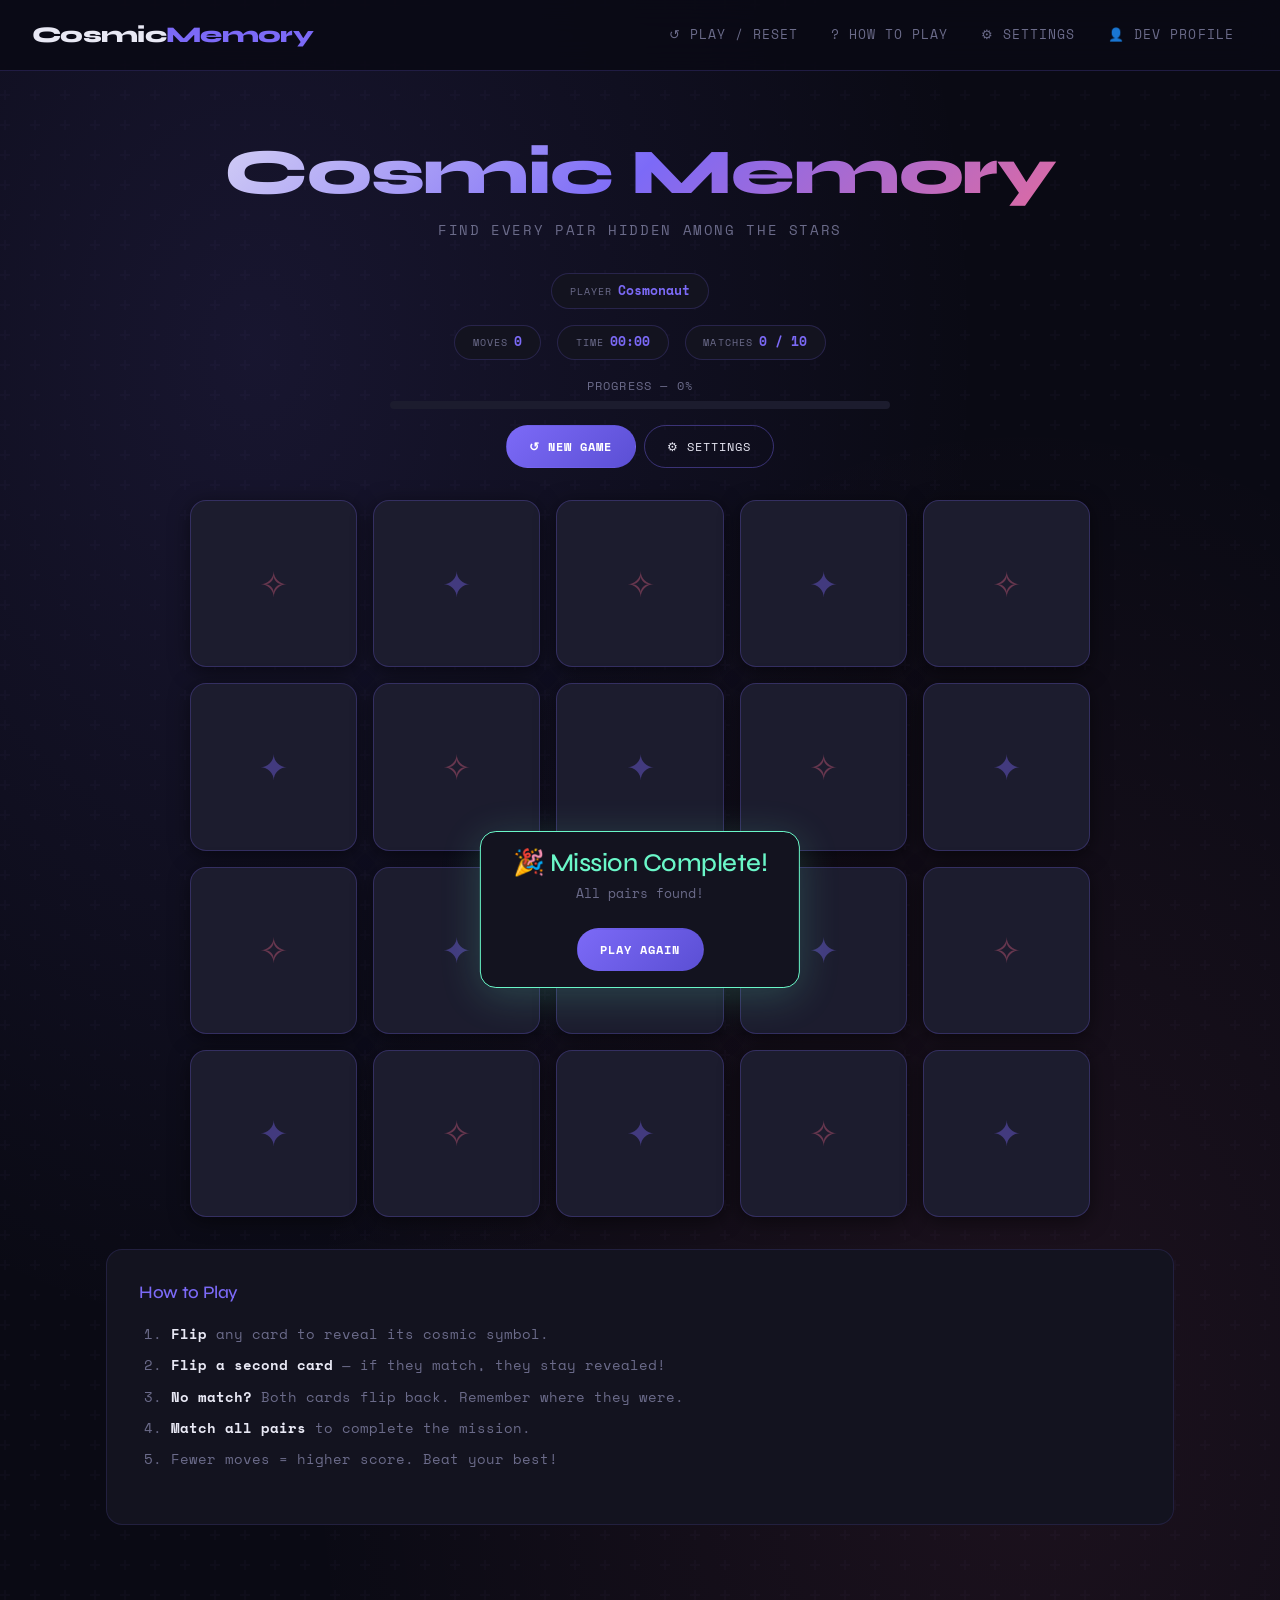
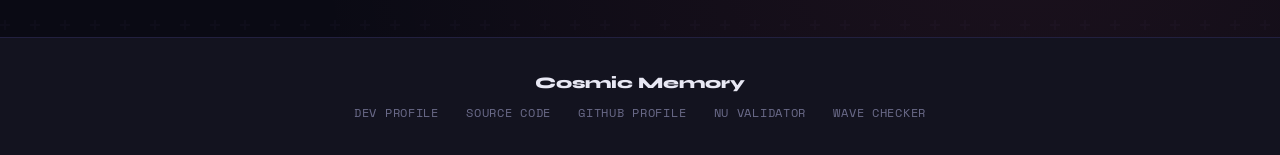
==== index.html @ fe3e12f2 "Add files via upload" ====
<!DOCTYPE html>
<html lang="en">
<head>
  <meta charset="UTF-8" />
  <meta name="viewport" content="width=device-width, initial-scale=1.0" />
  <title>Cosmic Memory — Card Flip Game</title>
  <meta name="description" content="A cosmic-themed card flip memory game. Match pairs to win!" />

  <!-- Bootstrap 5 CSS -->
  <link rel="stylesheet"
    href="https://cdn.jsdelivr.net/npm/bootstrap@5.3.3/dist/css/bootstrap.min.css"
    integrity="sha384-QWTKZyjpPEjISv5WaRU9OFeRpok6YctnYmDr5pNlyT2bRjXh0JMhjY6hW+ALEwIH"
    crossorigin="anonymous" />

  <!-- Custom CSS -->
  <link rel="stylesheet" href="styles/game.css" />
</head>

<body>
  <!-- ── aria-live region for screen readers ── -->
  <div id="live-announce" aria-live="polite" aria-atomic="true"></div>

  <!-- ══════════════════════════════════════
       NAVBAR (Bootstrap 5 Component #1)
  ══════════════════════════════════════ -->
  <header>
    <nav class="navbar navbar-expand-md" aria-label="Main navigation">
      <div class="container-fluid px-3">

        <a class="navbar-brand" href="#game-board">
          Cosmic<span>Memory</span>
        </a>

        <button class="navbar-toggler" type="button"
          data-bs-toggle="collapse"
          data-bs-target="#mainNav"
          aria-controls="mainNav"
          aria-expanded="false"
          aria-label="Toggle navigation">
          <span class="navbar-toggler-icon"></span>
        </button>

        <div class="collapse navbar-collapse" id="mainNav">
          <ul class="navbar-nav ms-auto align-items-md-center gap-1">
            <li class="nav-item">
              <button id="btn-reset" class="nav-link btn btn-link">
                ↺ Play / Reset
              </button>
            </li>
            <li class="nav-item">
              <!-- How to Play — triggers Modal via data-bs-toggle (no JS init needed) -->
              <button class="nav-link"
                data-bs-toggle="modal"
                data-bs-target="#howToPlayModal">
                ? How to Play
              </button>
            </li>
            <li class="nav-item">
              <!-- Settings — triggers Modal via data-bs-toggle -->
              <button class="nav-link"
                data-bs-toggle="modal"
                data-bs-target="#settingsModal">
                ⚙ Settings
              </button>
            </li>
            <li class="nav-item">
              <a class="nav-link" href="pages/profile.html">
                👤 Dev Profile
              </a>
            </li>
          </ul>
        </div>

      </div>
    </nav>
  </header>

  <!-- ══════════════════════════════════════
       MAIN CONTENT
  ══════════════════════════════════════ -->
  <main id="main-content">

    <!-- Hero -->
    <section class="game-hero" aria-labelledby="game-title">
      <h1 id="game-title">Cosmic Memory</h1>
      <p class="tagline">Find every pair hidden among the stars</p>
    </section>

    <!-- Player + High Score -->
    <div class="text-center mb-2">
      <span class="stat-chip d-inline-flex">
        <span class="label">Player</span>
        <span class="value" id="player-label">Cosmonaut</span>
      </span>
      &nbsp;
      <span class="high-score-badge" id="high-score-badge" style="display:none" aria-live="polite">
        ★ Best: — 
      </span>
    </div>

    <!-- Stats Bar -->
    <div class="stats-bar" role="status" aria-label="Game statistics">
      <div class="stat-chip">
        <span class="label">Moves</span>
        <span class="value" id="stat-moves">0</span>
      </div>
      <div class="stat-chip">
        <span class="label">Time</span>
        <span class="value" id="stat-timer">00:00</span>
      </div>
      <div class="stat-chip">
        <span class="label">Matches</span>
        <span class="value" id="stat-matches">0 / 10</span>
      </div>
    </div>

    <!-- Progress Bar (Bootstrap 5 Component #2) -->
    <section class="progress-section" aria-label="Match progress">
      <p class="progress-label">Progress — <span id="progress-pct">0%</span></p>
      <div class="progress" role="progressbar"
           aria-label="Pairs matched"
           aria-valuenow="0"
           aria-valuemin="0"
           aria-valuemax="100">
        <div class="progress-bar" id="progress-bar" style="width:0%"></div>
      </div>
    </section>

    <!-- Controls -->
    <div class="controls" role="group" aria-label="Game controls">
      <button id="btn-reset-main" class="btn-cosmic primary"
              aria-label="Start a new game">
        <span>↺ New Game</span>
      </button>
      <button class="btn-cosmic"
              data-bs-toggle="modal"
              data-bs-target="#settingsModal"
              aria-label="Open settings">
        <span>⚙ Settings</span>
      </button>
    </div>

    <!-- Game Board -->
    <section aria-label="Game board">
      <div id="game-board" role="grid" aria-label="Memory card grid">
        <!-- Cards are injected here by game.js -->
      </div>
    </section>

    <!-- Instructions -->
    <section class="instructions" aria-labelledby="instructions-heading">
      <h2 id="instructions-heading">How to Play</h2>
      <ol>
        <li><strong>Flip</strong> any card to reveal its cosmic symbol.</li>
        <li><strong>Flip a second card</strong> — if they match, they stay revealed!</li>
        <li><strong>No match?</strong> Both cards flip back. Remember where they were.</li>
        <li><strong>Match all pairs</strong> to complete the mission.</li>
        <li>Fewer moves = higher score. Beat your best!</li>
      </ol>
    </section>

  </main>

  <!-- ══════════════════════════════════════
       WIN TOAST
  ══════════════════════════════════════ -->
  <div id="win-toast" role="alert" aria-live="assertive" aria-atomic="true" aria-hidden="true">
    <h2>🎉 Mission Complete!</h2>
    <p id="win-msg">All pairs found!</p>
    <button class="btn-cosmic primary mt-2" onclick="document.getElementById('btn-reset').click()">
      <span>Play Again</span>
    </button>
  </div>

  <!-- ══════════════════════════════════════
       HOW TO PLAY MODAL (Bootstrap Component)
  ══════════════════════════════════════ -->
  <div class="modal fade" id="howToPlayModal" tabindex="-1"
       aria-labelledby="howToPlayLabel" aria-hidden="true">
    <div class="modal-dialog modal-dialog-centered">
      <div class="modal-content">
        <div class="modal-header">
          <h2 class="modal-title h5" id="howToPlayLabel">How to Play</h2>
          <button type="button" class="btn-close" data-bs-dismiss="modal" aria-label="Close"></button>
        </div>
        <div class="modal-body">
          <ol style="padding-left:1.2rem;color:var(--color-muted);font-size:0.88rem;line-height:2;">
            <li>Click any card to flip it over and see its symbol.</li>
            <li>Click a second card — if symbols match, both stay face-up.</li>
            <li>If they don't match, both flip back after a short delay.</li>
            <li>Remember card positions to make better guesses.</li>
            <li>Match all pairs to win! Fewer moves = better score.</li>
            <li><strong style="color:var(--color-text)">Tip:</strong> Use keyboard (Tab + Enter/Space) for full keyboard navigation.</li>
          </ol>
        </div>
        <div class="modal-footer">
          <button class="btn-cosmic primary" data-bs-dismiss="modal">
            <span>Let's Go!</span>
          </button>
        </div>
      </div>
    </div>
  </div>

  <!-- ══════════════════════════════════════
       SETTINGS MODAL (Bootstrap Component)
       Includes form with Constraint Validation
  ══════════════════════════════════════ -->
  <div class="modal fade" id="settingsModal" tabindex="-1"
       aria-labelledby="settingsLabel" aria-hidden="true">
    <div class="modal-dialog modal-dialog-centered">
      <div class="modal-content">
        <div class="modal-header">
          <h2 class="modal-title h5" id="settingsLabel">⚙ Settings</h2>
          <button type="button" class="btn-close" data-bs-dismiss="modal" aria-label="Close"></button>
        </div>
        <div class="modal-body">

          <!-- Settings Form — Constraint Validation API -->
          <form id="settings-form" class="settings-form" novalidate>

            <div class="mb-3">
              <label for="input-name">Player Name</label>
              <input type="text" id="input-name" name="name"
                     placeholder="Your callsign"
                     required minlength="2" maxlength="20"
                     pattern="[A-Za-z0-9 \-_]+"
                     autocomplete="nickname" />
              <div id="error-name" class="invalid-feedback" role="alert" aria-live="polite">
                Please enter your name.
              </div>
            </div>

            <div class="mb-3">
              <label for="input-difficulty">Difficulty</label>
              <select id="input-difficulty" name="difficulty">
                <option value="easy">Easy — 6 pairs (4×3)</option>
                <option value="medium" selected>Medium — 10 pairs (5×4)</option>
                <option value="hard">Hard — 18 pairs (6×6)</option>
              </select>
            </div>

            <div class="mb-3">
              <label for="input-theme">Theme</label>
              <select id="input-theme" name="theme">
                <option value="default">Cosmic (Default)</option>
                <option value="nebula">Nebula</option>
                <option value="aurora">Aurora</option>
              </select>
            </div>

            <div class="modal-footer px-0 pb-0">
              <button type="button" class="btn-cosmic" data-bs-dismiss="modal">
                <span>Cancel</span>
              </button>
              <button type="submit" class="btn-cosmic primary">
                <span>Save &amp; Restart</span>
              </button>
            </div>

          </form>
        </div>
      </div>
    </div>
  </div>

  <!-- ══════════════════════════════════════
       FOOTER
  ══════════════════════════════════════ -->
  <footer>
    <span class="footer-brand">Cosmic Memory</span>
    <div class="footer-links">
      <a href="pages/profile.html">Dev Profile</a>
      <a href="https://github.com/YOUR_USERNAME/cosmic-memory" target="_blank" rel="noopener">
        Source Code
      </a>
      <a href="https://github.com/YOUR_USERNAME" target="_blank" rel="noopener">
        GitHub Profile
      </a>
      <a href="https://validator.w3.org/nu/?doc=https%3A%2F%2FYOUR_USERNAME.github.io%2Fcosmic-memory%2F"
         target="_blank" rel="noopener">
        Nu Validator
      </a>
      <a href="https://wave.webaim.org/report#/https://YOUR_USERNAME.github.io/cosmic-memory/"
         target="_blank" rel="noopener">
        WAVE Checker
      </a>
    </div>
  </footer>

  <!-- Bootstrap 5 JS (via data attributes — no jQuery) -->
  <script src="https://cdn.jsdelivr.net/npm/bootstrap@5.3.3/dist/js/bootstrap.bundle.min.js"
    integrity="sha384-YvpcrYf0tY3lHB60NNkmXc4s9bIOgUxi8T/jzmtFpjouoVrNpEbtOdIBU77E4QFw"
    crossorigin="anonymous"></script>

  <!-- Game entry point (ES Module) -->
  <script type="module">
    import { initGame, startNewGame } from './scripts/game.js';

    document.addEventListener('DOMContentLoaded', () => {
      initGame();

      // Second reset button in main area
      const resetMain = document.getElementById('btn-reset-main');
      if (resetMain) resetMain.addEventListener('click', () => startNewGame());
    });
  </script>
</body>
</html>
---- styles/game.css ----
@import url('https://fonts.googleapis.com/css2?family=Space+Mono:ital,wght@0,400;0,700;1,400&family=Syne:wght@400;700;800&display=swap');

/* ── CSS Custom Properties ── */
:root {
  --color-bg:        #0a0a14;
  --color-surface:   #13131f;
  --color-card:      #1c1c2e;
  --color-card-face: #252540;
  --color-accent:    #7c6af7;
  --color-accent2:   #f76a8c;
  --color-accent3:   #6af7c8;
  --color-text:      #e8e8f4;
  --color-muted:     #6b6b8a;
  --color-success:   #4ade80;
  --color-warning:   #facc15;
  --spacing-sm:      0.5rem;
  --spacing-md:      1rem;
  --spacing-lg:      2rem;
  --spacing-xl:      3rem;
  --radius-card:     16px;
  --radius-sm:       8px;
  --transition-base: 0.25s ease;
  --shadow-glow:     0 0 24px rgba(124, 106, 247, 0.35);
  --shadow-card:     0 4px 20px rgba(0,0,0,0.5);
  --font-display:    'Syne', sans-serif;
  --font-mono:       'Space Mono', monospace;
}

/* ── Reset & Base ── */
*, *::before, *::after {
  box-sizing: border-box;
  margin: 0;
  padding: 0;
}

html {
  scroll-behavior: smooth;
}

body {
  background-color: var(--color-bg);
  color: var(--color-text);
  font-family: var(--font-mono);
  font-size: 1rem;
  line-height: 1.6;
  min-height: 100vh;
  background-image:
    radial-gradient(ellipse at 20% 20%, rgba(124,106,247,0.12) 0%, transparent 50%),
    radial-gradient(ellipse at 80% 80%, rgba(247,106,140,0.08) 0%, transparent 50%),
    url("data:image/svg+xml,%3Csvg width='60' height='60' viewBox='0 0 60 60' xmlns='http://www.w3.org/2000/svg'%3E%3Cg fill='none' fill-rule='evenodd'%3E%3Cg fill='%237c6af7' fill-opacity='0.03'%3E%3Cpath d='M36 34v-4h-2v4h-4v2h4v4h2v-4h4v-2h-4zm0-30V0h-2v4h-4v2h4v4h2V6h4V4h-4zM6 34v-4H4v4H0v2h4v4h2v-4h4v-2H6zM6 4V0H4v4H0v2h4v4h2V6h4V4H6z'/%3E%3C/g%3E%3C/g%3E%3C/svg%3E");
}

/* ── Typography ── */
h1, h2, h3, .display {
  font-family: var(--font-display);
  letter-spacing: -0.02em;
}

/* ── Navbar ── */
.navbar {
  background: rgba(10, 10, 20, 0.85) !important;
  backdrop-filter: blur(16px);
  -webkit-backdrop-filter: blur(16px);
  border-bottom: 1px solid rgba(124,106,247,0.2);
  padding: 0.75rem var(--spacing-md);
}

.navbar-brand {
  font-family: var(--font-display);
  font-weight: 800;
  font-size: 1.4rem;
  color: var(--color-text) !important;
  letter-spacing: -0.03em;
}

.navbar-brand span {
  color: var(--color-accent);
}

.nav-link {
  font-family: var(--font-mono);
  font-size: 0.8rem;
  color: var(--color-muted) !important;
  letter-spacing: 0.08em;
  text-transform: uppercase;
  padding: 0.5rem 0.9rem !important;
  border-radius: var(--radius-sm);
  transition: color var(--transition-base), background var(--transition-base);
}

.nav-link:hover,
.nav-link:focus {
  color: var(--color-text) !important;
  background: rgba(124,106,247,0.12);
}

.navbar-toggler {
  border-color: rgba(124,106,247,0.4);
}

.navbar-toggler-icon {
  background-image: url("data:image/svg+xml,%3csvg xmlns='http://www.w3.org/2000/svg' viewBox='0 0 30 30'%3e%3cpath stroke='rgba%28124, 106, 247, 0.9%29' stroke-linecap='round' stroke-miterlimit='10' stroke-width='2' d='M4 7h22M4 15h22M4 23h22'/%3e%3c/svg%3e");
}

/* ── Main Layout ── */
main {
  padding: var(--spacing-lg) var(--spacing-md);
  max-width: 1100px;
  margin: 0 auto;
}

/* ── Hero / Title Area ── */
.game-hero {
  text-align: center;
  padding: var(--spacing-lg) 0 var(--spacing-md);
}

.game-hero h1 {
  font-size: clamp(2rem, 6vw, 4rem);
  font-weight: 800;
  background: linear-gradient(135deg, var(--color-text), var(--color-accent), var(--color-accent2));
  -webkit-background-clip: text;
  -webkit-text-fill-color: transparent;
  background-clip: text;
  margin-bottom: var(--spacing-sm);
}

.game-hero .tagline {
  color: var(--color-muted);
  font-size: 0.85rem;
  letter-spacing: 0.12em;
  text-transform: uppercase;
}

/* ── Stats Bar ── */
.stats-bar {
  display: flex;
  justify-content: center;
  gap: var(--spacing-md);
  flex-wrap: wrap;
  margin: var(--spacing-md) 0;
}

.stat-chip {
  background: var(--color-surface);
  border: 1px solid rgba(124,106,247,0.2);
  border-radius: 999px;
  padding: 0.4rem 1.1rem;
  font-size: 0.8rem;
  display: flex;
  align-items: center;
  gap: 0.4rem;
  transition: border-color var(--transition-base);
}

.stat-chip:hover {
  border-color: rgba(124,106,247,0.5);
}

.stat-chip .label {
  color: var(--color-muted);
  text-transform: uppercase;
  font-size: 0.65rem;
  letter-spacing: 0.1em;
}

.stat-chip .value {
  color: var(--color-accent);
  font-weight: 700;
}

/* aria-live region for score changes */
#live-announce {
  position: absolute;
  width: 1px;
  height: 1px;
  padding: 0;
  overflow: hidden;
  clip: rect(0,0,0,0);
  white-space: nowrap;
  border: 0;
}

/* ── Game Board ── */
#game-board {
  display: grid;
  gap: var(--spacing-md);
  margin: var(--spacing-lg) auto;
  max-width: 900px;
  /* columns set by JS based on difficulty */
}

/* ── Card Component ── */
.card-wrapper {
  perspective: 900px;
  aspect-ratio: 1;
  cursor: pointer;
}

.memory-card {
  position: relative;
  width: 100%;
  height: 100%;
  transform-style: preserve-3d;
  transition: transform 0.55s cubic-bezier(0.4, 0, 0.2, 1);
  border-radius: var(--radius-card);
}

/* Advanced selector: attribute selector for flipped state */
.memory-card[data-flipped="true"] {
  transform: rotateY(180deg);
}

.memory-card[data-matched="true"] {
  animation: matchPulse 0.6s ease forwards;
}

.card-back,
.card-front {
  position: absolute;
  inset: 0;
  border-radius: var(--radius-card);
  backface-visibility: hidden;
  -webkit-backface-visibility: hidden;
  display: flex;
  align-items: center;
  justify-content: center;
  box-shadow: var(--shadow-card);
}

/* Card back face */
.card-back {
  background: var(--color-card);
  border: 1px solid rgba(124,106,247,0.25);
  transition: border-color var(--transition-base), box-shadow var(--transition-base);
}

.card-back::before {
  content: '✦';
  font-size: clamp(1.4rem, 4vw, 2.2rem);
  color: rgba(124,106,247,0.4);
  transition: color var(--transition-base);
}

/* nth-child for alternating card back pattern */
.card-wrapper:nth-child(odd) .card-back::before {
  content: '✧';
  color: rgba(247,106,140,0.35);
}

.card-wrapper:hover .card-back {
  border-color: rgba(124,106,247,0.6);
  box-shadow: var(--shadow-glow);
}

.card-wrapper:hover .card-back::before {
  color: rgba(124,106,247,0.8);
}

/* Card front face */
.card-front {
  background: var(--color-card-face);
  border: 1px solid rgba(124,106,247,0.35);
  transform: rotateY(180deg);
  flex-direction: column;
  gap: 0.4rem;
}

.card-emoji {
  font-size: clamp(1.8rem, 5vw, 3rem);
  line-height: 1;
}

.card-label {
  font-size: clamp(0.55rem, 1.5vw, 0.75rem);
  color: var(--color-muted);
  text-align: center;
  letter-spacing: 0.06em;
  text-transform: uppercase;
  padding: 0 0.4rem;
}

/* Matched card state */
.memory-card[data-matched="true"] .card-front {
  border-color: var(--color-accent3);
  background: rgba(106, 247, 200, 0.08);
}

/* ── Animations ── */
@keyframes matchPulse {
  0%   { box-shadow: 0 0 0 0 rgba(106,247,200,0.6); }
  50%  { box-shadow: 0 0 0 14px rgba(106,247,200,0); }
  100% { box-shadow: 0 0 0 0 rgba(106,247,200,0); }
}

@keyframes cardReveal {
  from {
    opacity: 0;
    transform: scale(0.8) translateY(16px);
  }
  to {
    opacity: 1;
    transform: scale(1) translateY(0);
  }
}

.card-wrapper {
  animation: cardReveal 0.4s ease backwards;
}

/* Stagger card reveal using nth-child */
.card-wrapper:nth-child(1)  { animation-delay: 0.03s; }
.card-wrapper:nth-child(2)  { animation-delay: 0.06s; }
.card-wrapper:nth-child(3)  { animation-delay: 0.09s; }
.card-wrapper:nth-child(4)  { animation-delay: 0.12s; }
.card-wrapper:nth-child(5)  { animation-delay: 0.15s; }
.card-wrapper:nth-child(6)  { animation-delay: 0.18s; }
.card-wrapper:nth-child(7)  { animation-delay: 0.21s; }
.card-wrapper:nth-child(8)  { animation-delay: 0.24s; }
.card-wrapper:nth-child(9)  { animation-delay: 0.27s; }
.card-wrapper:nth-child(10) { animation-delay: 0.30s; }
.card-wrapper:nth-child(11) { animation-delay: 0.33s; }
.card-wrapper:nth-child(12) { animation-delay: 0.36s; }
.card-wrapper:nth-child(13) { animation-delay: 0.39s; }
.card-wrapper:nth-child(14) { animation-delay: 0.42s; }
.card-wrapper:nth-child(15) { animation-delay: 0.45s; }
.card-wrapper:nth-child(16) { animation-delay: 0.48s; }
.card-wrapper:nth-child(17) { animation-delay: 0.51s; }
.card-wrapper:nth-child(18) { animation-delay: 0.54s; }
.card-wrapper:nth-child(19) { animation-delay: 0.57s; }
.card-wrapper:nth-child(20) { animation-delay: 0.60s; }

/* ── Reduced motion ── */
@media (prefers-reduced-motion: reduce) {
  .memory-card {
    transition: none;
  }
  .card-wrapper {
    animation: none;
  }
  .memory-card[data-matched="true"] {
    animation: none;
    outline: 3px solid var(--color-accent3);
  }
  * {
    transition-duration: 0.01ms !important;
    animation-duration: 0.01ms !important;
  }
}

/* ── Controls ── */
.controls {
  display: flex;
  justify-content: center;
  gap: var(--spacing-sm);
  flex-wrap: wrap;
  margin-bottom: var(--spacing-lg);
}

.btn-cosmic {
  font-family: var(--font-mono);
  font-size: 0.78rem;
  letter-spacing: 0.08em;
  text-transform: uppercase;
  padding: 0.65rem 1.4rem;
  border-radius: 999px;
  border: 1px solid rgba(124,106,247,0.4);
  background: transparent;
  color: var(--color-text);
  cursor: pointer;
  transition: all var(--transition-base);
  position: relative;
  overflow: hidden;
}

.btn-cosmic::before {
  content: '';
  position: absolute;
  inset: 0;
  background: linear-gradient(135deg, var(--color-accent), var(--color-accent2));
  opacity: 0;
  transition: opacity var(--transition-base);
}

.btn-cosmic:hover::before,
.btn-cosmic:focus::before {
  opacity: 0.15;
}

.btn-cosmic:hover,
.btn-cosmic:focus {
  border-color: var(--color-accent);
  box-shadow: 0 0 16px rgba(124,106,247,0.3);
  outline: none;
}

.btn-cosmic:focus-visible {
  outline: 2px solid var(--color-accent);
  outline-offset: 3px;
}

.btn-cosmic span {
  position: relative;
  z-index: 1;
}

.btn-cosmic.primary {
  background: linear-gradient(135deg, var(--color-accent), #5b4fd4);
  border-color: transparent;
  color: #fff;
  font-weight: 700;
}

.btn-cosmic.primary::before {
  display: none;
}

.btn-cosmic.primary:hover {
  background: linear-gradient(135deg, #9588ff, var(--color-accent));
  transform: translateY(-1px);
  box-shadow: 0 6px 24px rgba(124,106,247,0.45);
}

/* ── Modal Customization ── */
.modal-content {
  background: var(--color-surface);
  border: 1px solid rgba(124,106,247,0.3);
  border-radius: var(--radius-card);
  color: var(--color-text);
}

.modal-header {
  border-bottom: 1px solid rgba(124,106,247,0.2);
}

.modal-footer {
  border-top: 1px solid rgba(124,106,247,0.2);
}

.modal-title {
  font-family: var(--font-display);
  font-weight: 800;
}

.btn-close {
  filter: invert(1);
}

/* ── Settings Form ── */
.settings-form label {
  font-size: 0.78rem;
  letter-spacing: 0.06em;
  text-transform: uppercase;
  color: var(--color-muted);
  margin-bottom: 0.3rem;
  display: block;
}

/* Adjacent sibling: label + input */
.settings-form label + input,
.settings-form label + select {
  border: 1px solid rgba(124,106,247,0.3);
  background: var(--color-card);
  color: var(--color-text);
  border-radius: var(--radius-sm);
  padding: 0.55rem 0.85rem;
  font-family: var(--font-mono);
  font-size: 0.85rem;
  width: 100%;
  transition: border-color var(--transition-base);
}

.settings-form label + input:focus,
.settings-form label + select:focus {
  outline: none;
  border-color: var(--color-accent);
  box-shadow: 0 0 0 3px rgba(124,106,247,0.2);
}

.settings-form select option {
  background: var(--color-card);
  color: var(--color-text);
}

/* Constraint Validation styling */
.settings-form input:invalid:not(:placeholder-shown),
.settings-form input.was-validated:invalid {
  border-color: var(--color-accent2);
}

.settings-form input:valid:not(:placeholder-shown) {
  border-color: var(--color-accent3);
}

.invalid-feedback {
  color: var(--color-accent2);
  font-size: 0.72rem;
  margin-top: 0.25rem;
  display: none;
}

.was-validated ~ .invalid-feedback,
.field-error .invalid-feedback {
  display: block;
}

/* ── Progress Bar ── */
.progress-section {
  margin: var(--spacing-md) auto;
  max-width: 500px;
  text-align: center;
}

.progress-label {
  font-size: 0.75rem;
  color: var(--color-muted);
  letter-spacing: 0.1em;
  text-transform: uppercase;
  margin-bottom: 0.4rem;
}

.progress {
  background: var(--color-card);
  border-radius: 999px;
  height: 8px;
  overflow: hidden;
}

.progress-bar {
  background: linear-gradient(90deg, var(--color-accent), var(--color-accent2));
  transition: width 0.4s ease;
  border-radius: 999px;
}

/* ── Win Screen (Toast-like overlay) ── */
#win-toast {
  position: fixed;
  bottom: var(--spacing-lg);
  left: 50%;
  transform: translateX(-50%) translateY(120px);
  background: var(--color-surface);
  border: 1px solid var(--color-accent3);
  border-radius: var(--radius-card);
  padding: var(--spacing-md) var(--spacing-lg);
  text-align: center;
  z-index: 1050;
  min-width: 280px;
  box-shadow: 0 8px 40px rgba(106,247,200,0.2);
  transition: transform 0.5s cubic-bezier(0.34, 1.56, 0.64, 1);
}

#win-toast.show {
  transform: translateX(-50%) translateY(0);
}

#win-toast h2 {
  font-family: var(--font-display);
  font-size: 1.6rem;
  color: var(--color-accent3);
  margin-bottom: 0.3rem;
}

#win-toast p {
  font-size: 0.82rem;
  color: var(--color-muted);
}

/* ── High Score Badge ── */
.high-score-badge {
  display: inline-flex;
  align-items: center;
  gap: 0.35rem;
  background: rgba(250,204,21,0.1);
  border: 1px solid rgba(250,204,21,0.35);
  border-radius: 999px;
  padding: 0.25rem 0.85rem;
  font-size: 0.75rem;
  color: var(--color-warning);
  letter-spacing: 0.06em;
}

/* ── Instructions Section ── */
.instructions {
  background: var(--color-surface);
  border: 1px solid rgba(124,106,247,0.15);
  border-radius: var(--radius-card);
  padding: var(--spacing-lg);
  margin: var(--spacing-lg) 0;
}

.instructions h2 {
  font-size: 1.1rem;
  margin-bottom: var(--spacing-md);
  color: var(--color-accent);
}

/* Child combinator: direct li children */
.instructions > ol > li {
  padding: 0.3rem 0;
  color: var(--color-muted);
  font-size: 0.85rem;
}

.instructions > ol > li strong {
  color: var(--color-text);
}

/* ── Theme Variants ── */
body.theme-nebula {
  --color-accent:  #f76ac8;
  --color-accent2: #c86af7;
  --color-accent3: #f7a96a;
}

body.theme-aurora {
  --color-bg:      #020d0a;
  --color-surface: #071410;
  --color-card:    #0d1f1a;
  --color-accent:  #34d399;
  --color-accent2: #06b6d4;
  --color-accent3: #a3e635;
}

/* ── Footer ── */
footer {
  background: var(--color-surface);
  border-top: 1px solid rgba(124,106,247,0.15);
  padding: var(--spacing-lg) var(--spacing-md);
  text-align: center;
  margin-top: var(--spacing-xl);
}

footer a {
  color: var(--color-muted);
  font-size: 0.75rem;
  text-decoration: none;
  letter-spacing: 0.06em;
  text-transform: uppercase;
  margin: 0 0.6rem;
  transition: color var(--transition-base);
}

footer a:hover,
footer a:focus {
  color: var(--color-accent);
}

footer .footer-brand {
  font-family: var(--font-display);
  font-weight: 800;
  font-size: 1rem;
  color: var(--color-text);
  margin-bottom: var(--spacing-sm);
  display: block;
}

footer .footer-links {
  display: flex;
  justify-content: center;
  flex-wrap: wrap;
  gap: 0.25rem var(--spacing-sm);
  margin-top: var(--spacing-sm);
}

/* ── Focus Outlines (Keyboard Nav) ── */
:focus-visible {
  outline: 2px solid var(--color-accent);
  outline-offset: 3px;
}

.card-wrapper:focus-visible {
  outline: 2px solid var(--color-accent);
  outline-offset: 3px;
  border-radius: var(--radius-card);
}

/* ── Responsive ── */
@media (max-width: 576px) {
  .stats-bar {
    gap: var(--spacing-sm);
  }

  .stat-chip {
    font-size: 0.72rem;
    padding: 0.3rem 0.8rem;
  }
}
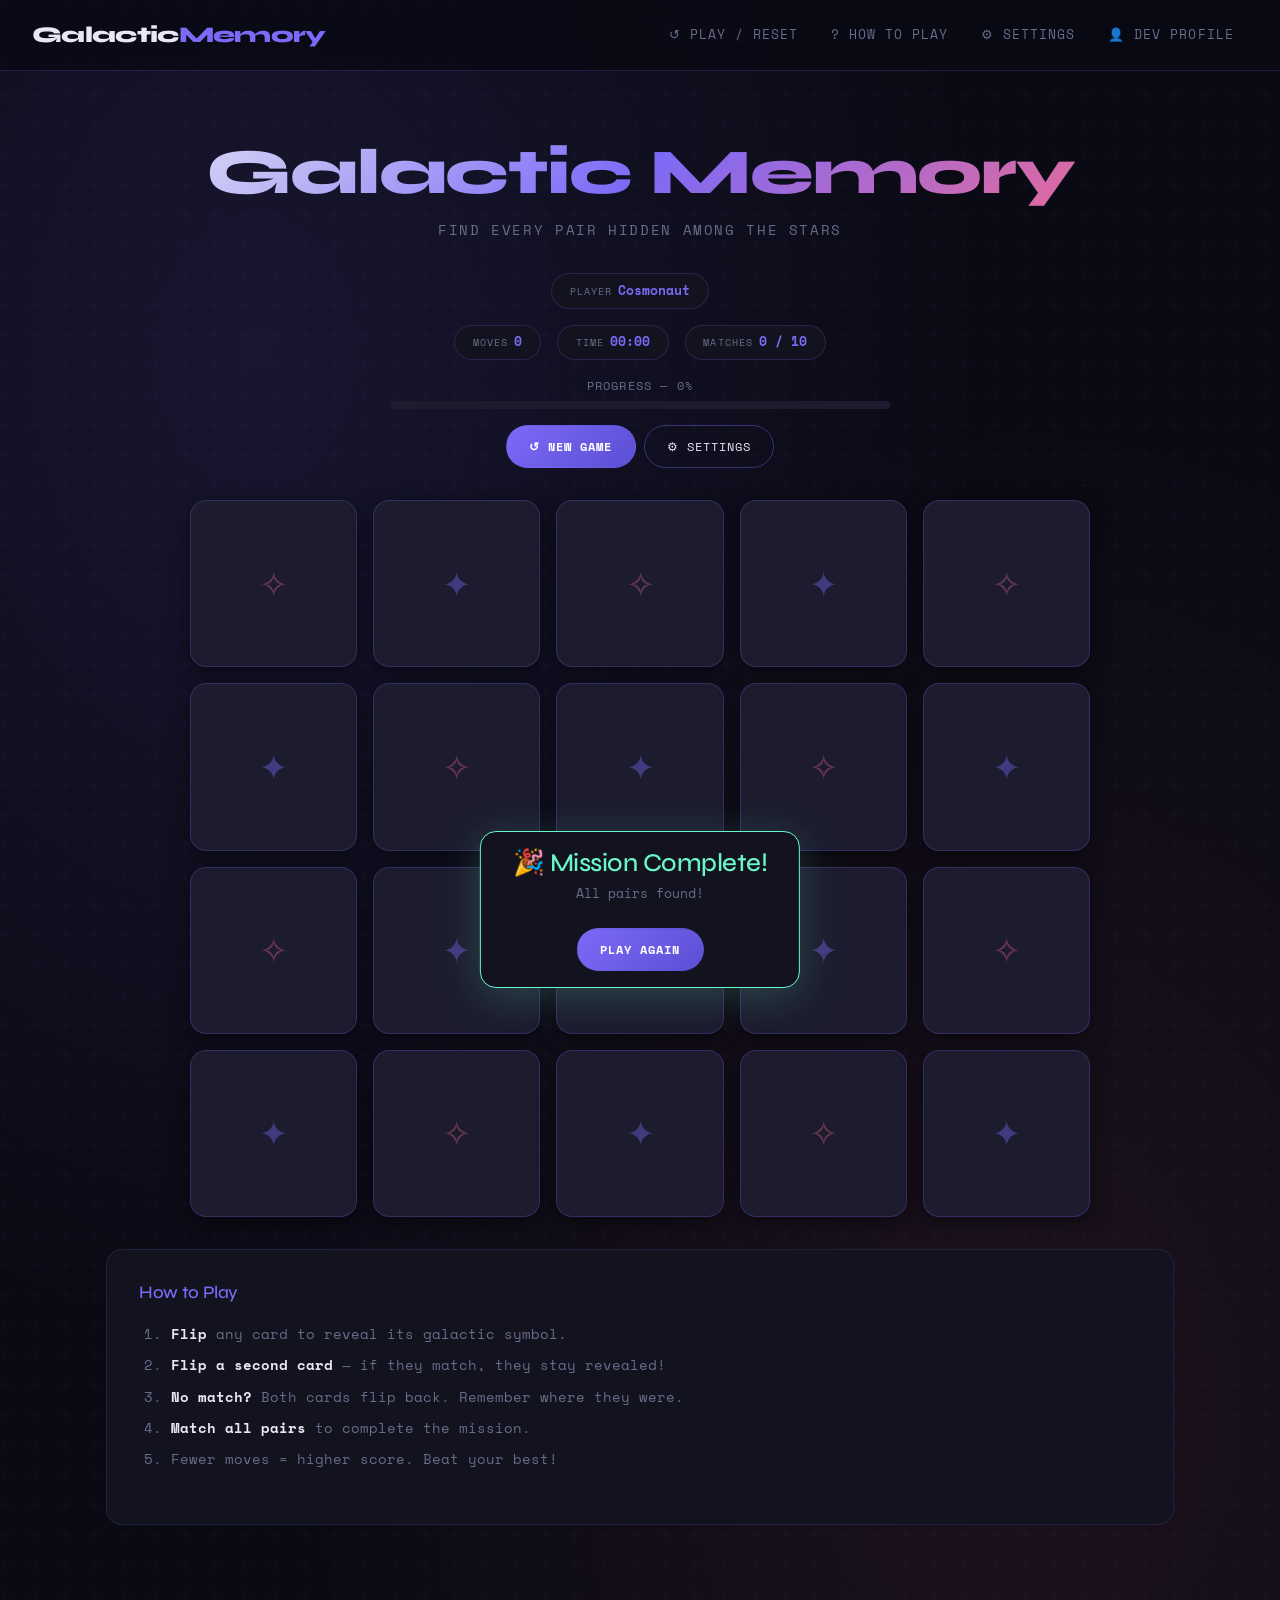
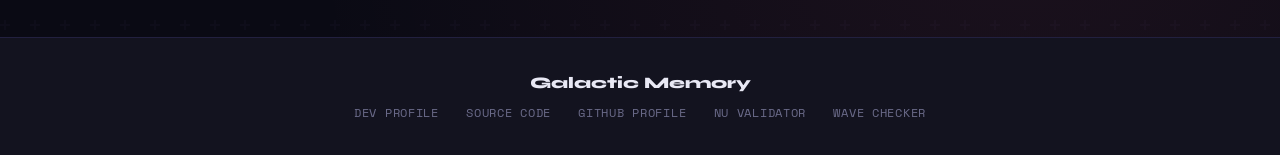
==== commit 3c7c6ffa: "Add files via upload" ====
--- a/index.html
+++ b/index.html
@@ -3,8 +3,8 @@
 <head>
   <meta charset="UTF-8" />
   <meta name="viewport" content="width=device-width, initial-scale=1.0" />
-  <title>Cosmic Memory — Card Flip Game</title>
-  <meta name="description" content="A cosmic-themed card flip memory game. Match pairs to win!" />
+  <title>Galactic Memory — Card Flip Game</title>
+  <meta name="description" content="A Star Wars-themed card flip memory game. Match pairs to win!" />
 
   <!-- Bootstrap 5 CSS -->
   <link rel="stylesheet"
@@ -28,7 +28,7 @@
       <div class="container-fluid px-3">
 
         <a class="navbar-brand" href="#game-board">
-          Cosmic<span>Memory</span>
+          Galactic<span>Memory</span>
         </a>
 
         <button class="navbar-toggler" type="button"
@@ -82,7 +82,7 @@
 
     <!-- Hero -->
     <section class="game-hero" aria-labelledby="game-title">
-      <h1 id="game-title">Cosmic Memory</h1>
+      <h1 id="game-title">Galactic Memory</h1>
       <p class="tagline">Find every pair hidden among the stars</p>
     </section>
 
@@ -128,11 +128,11 @@
 
     <!-- Controls -->
     <div class="controls" role="group" aria-label="Game controls">
-      <button id="btn-reset-main" class="btn-cosmic primary"
+      <button id="btn-reset-main" class="btn-galactic primary"
               aria-label="Start a new game">
         <span>↺ New Game</span>
       </button>
-      <button class="btn-cosmic"
+      <button class="btn-galactic"
               data-bs-toggle="modal"
               data-bs-target="#settingsModal"
               aria-label="Open settings">
@@ -151,7 +151,7 @@
     <section class="instructions" aria-labelledby="instructions-heading">
       <h2 id="instructions-heading">How to Play</h2>
       <ol>
-        <li><strong>Flip</strong> any card to reveal its cosmic symbol.</li>
+        <li><strong>Flip</strong> any card to reveal its galactic symbol.</li>
         <li><strong>Flip a second card</strong> — if they match, they stay revealed!</li>
         <li><strong>No match?</strong> Both cards flip back. Remember where they were.</li>
         <li><strong>Match all pairs</strong> to complete the mission.</li>
@@ -167,7 +167,7 @@
   <div id="win-toast" role="alert" aria-live="assertive" aria-atomic="true" aria-hidden="true">
     <h2>🎉 Mission Complete!</h2>
     <p id="win-msg">All pairs found!</p>
-    <button class="btn-cosmic primary mt-2" onclick="document.getElementById('btn-reset').click()">
+    <button class="btn-galactic primary mt-2" onclick="document.getElementById('btn-reset').click()">
       <span>Play Again</span>
     </button>
   </div>
@@ -194,7 +194,7 @@
           </ol>
         </div>
         <div class="modal-footer">
-          <button class="btn-cosmic primary" data-bs-dismiss="modal">
+          <button class="btn-galactic primary" data-bs-dismiss="modal">
             <span>Let's Go!</span>
           </button>
         </div>
@@ -243,17 +243,17 @@
             <div class="mb-3">
               <label for="input-theme">Theme</label>
               <select id="input-theme" name="theme">
-                <option value="default">Cosmic (Default)</option>
+                <option value="default">Galactic (Default)</option>
                 <option value="nebula">Nebula</option>
                 <option value="aurora">Aurora</option>
               </select>
             </div>
 
             <div class="modal-footer px-0 pb-0">
-              <button type="button" class="btn-cosmic" data-bs-dismiss="modal">
+              <button type="button" class="btn-galactic" data-bs-dismiss="modal">
                 <span>Cancel</span>
               </button>
-              <button type="submit" class="btn-cosmic primary">
+              <button type="submit" class="btn-galactic primary">
                 <span>Save &amp; Restart</span>
               </button>
             </div>
@@ -268,20 +268,20 @@
        FOOTER
   ══════════════════════════════════════ -->
   <footer>
-    <span class="footer-brand">Cosmic Memory</span>
+    <span class="footer-brand">Galactic Memory</span>
     <div class="footer-links">
       <a href="pages/profile.html">Dev Profile</a>
-      <a href="https://github.com/YOUR_USERNAME/cosmic-memory" target="_blank" rel="noopener">
+      <a href="https://github.com/tcbrakefield2/galactic-memory-game" target="_blank" rel="noopener">
         Source Code
       </a>
-      <a href="https://github.com/YOUR_USERNAME" target="_blank" rel="noopener">
+      <a href="https://github.com/tcbrakefield2" target="_blank" rel="noopener">
         GitHub Profile
       </a>
-      <a href="https://validator.w3.org/nu/?doc=https%3A%2F%2FYOUR_USERNAME.github.io%2Fcosmic-memory%2F"
+      <a href="https://validator.w3.org/nu/?doc=https%3A%2F%2Ftcbrakefield2.github.io%2Fgalactic-memory-game%2F"
          target="_blank" rel="noopener">
         Nu Validator
       </a>
-      <a href="https://wave.webaim.org/report#/https://YOUR_USERNAME.github.io/cosmic-memory/"
+      <a href="https://wave.webaim.org/report#/https://tcbrakefield2.github.io/galactic-memory-game/"
          target="_blank" rel="noopener">
         WAVE Checker
       </a>
--- a/styles/game.css
+++ b/styles/game.css
@@ -358,7 +358,7 @@
   margin-bottom: var(--spacing-lg);
 }
 
-.btn-cosmic {
+.btn-galactic {
   font-family: var(--font-mono);
   font-size: 0.78rem;
   letter-spacing: 0.08em;
@@ -374,7 +374,7 @@
   overflow: hidden;
 }
 
-.btn-cosmic::before {
+.btn-galactic::before {
   content: '';
   position: absolute;
   inset: 0;
@@ -383,40 +383,40 @@
   transition: opacity var(--transition-base);
 }
 
-.btn-cosmic:hover::before,
-.btn-cosmic:focus::before {
+.btn-galactic:hover::before,
+.btn-galactic:focus::before {
   opacity: 0.15;
 }
 
-.btn-cosmic:hover,
-.btn-cosmic:focus {
+.btn-galactic:hover,
+.btn-galactic:focus {
   border-color: var(--color-accent);
   box-shadow: 0 0 16px rgba(124,106,247,0.3);
   outline: none;
 }
 
-.btn-cosmic:focus-visible {
+.btn-galactic:focus-visible {
   outline: 2px solid var(--color-accent);
   outline-offset: 3px;
 }
 
-.btn-cosmic span {
+.btn-galactic span {
   position: relative;
   z-index: 1;
 }
 
-.btn-cosmic.primary {
+.btn-galactic.primary {
   background: linear-gradient(135deg, var(--color-accent), #5b4fd4);
   border-color: transparent;
   color: #fff;
   font-weight: 700;
 }
 
-.btn-cosmic.primary::before {
+.btn-galactic.primary::before {
   display: none;
 }
 
-.btn-cosmic.primary:hover {
+.btn-galactic.primary:hover {
   background: linear-gradient(135deg, #9588ff, var(--color-accent));
   transform: translateY(-1px);
   box-shadow: 0 6px 24px rgba(124,106,247,0.45);
